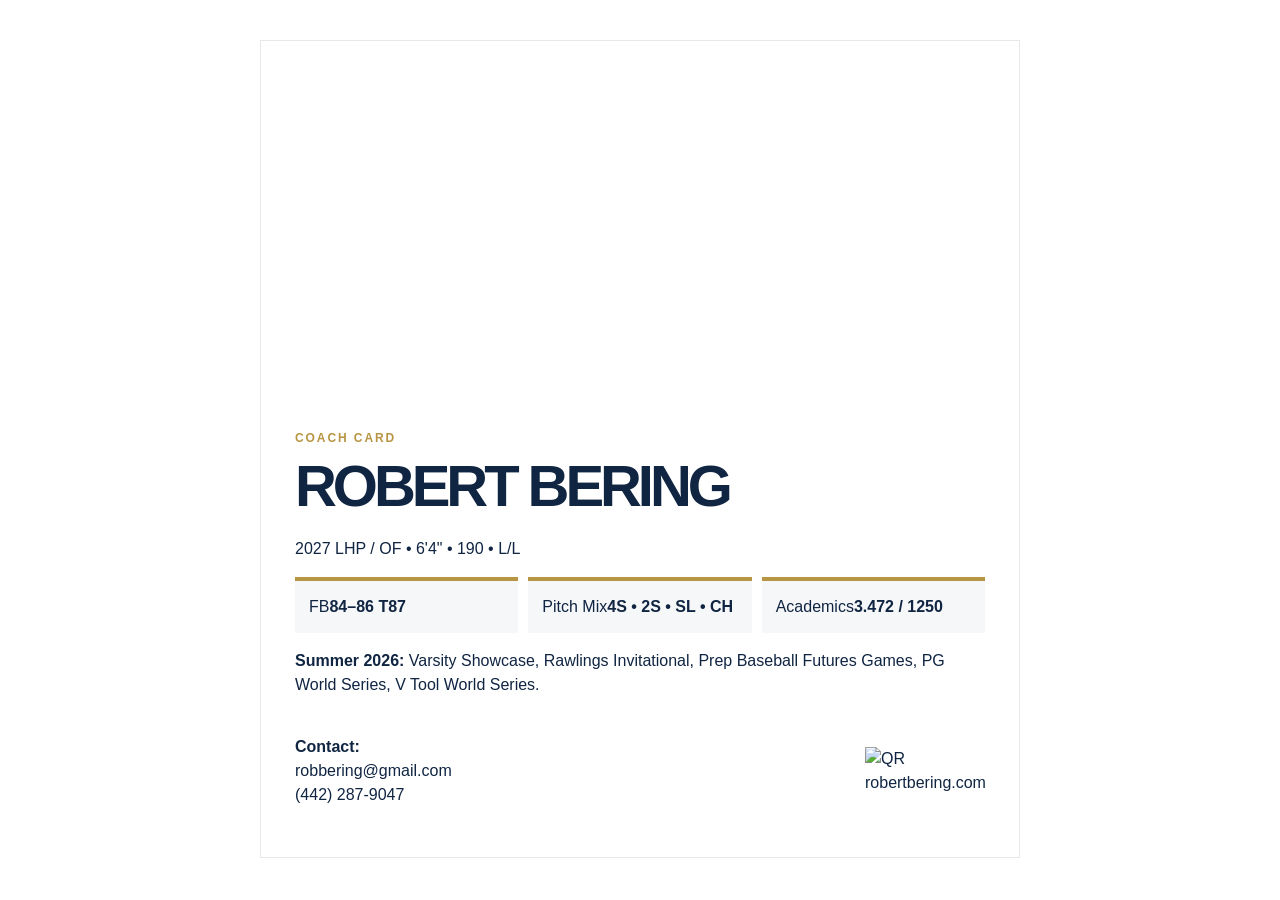
==== coach-card.html @ d0055ef4 "Add files via upload" ====
<!doctype html>
<html lang="en"><head><meta charset="utf-8"><meta name="viewport" content="width=device-width, initial-scale=1"><title>Robert Bering Coach Card</title><link rel="stylesheet" href="styles.css"><style>
.card{max-width:760px;margin:40px auto;padding:34px;border:1px solid #e6e8eb}.card h1{font-size:58px}.card-photo{height:330px;background:url('assets/hero-delivery.jpg') center/cover;border-radius:18px;margin-bottom:24px}.mini{display:grid;grid-template-columns:repeat(3,1fr);gap:10px}.mini div{background:#f6f7f9;padding:14px;border-top:4px solid #b89542}.qrline{display:flex;justify-content:space-between;align-items:center;margin-top:22px}.qrline img{width:120px}@media print{.card{margin:0;border:0}.nav{display:none}}</style></head><body>
<div class="card"><div class="card-photo"></div><p class="eyebrow">Coach Card</p><h1>Robert Bering</h1><p class="subhead">2027 LHP / OF • 6'4" • 190 • L/L</p><div class="mini"><div><span>FB</span><strong>84–86 T87</strong></div><div><span>Pitch Mix</span><strong>4S • 2S • SL • CH</strong></div><div><span>Academics</span><strong>3.472 / 1250</strong></div></div><p><strong>Summer 2026:</strong> Varsity Showcase, Rawlings Invitational, Prep Baseball Futures Games, PG World Series, V Tool World Series.</p><div class="qrline"><p><strong>Contact:</strong><br>robbering@gmail.com<br>(442) 287-9047</p><img src="assets/qr-robertbering.svg" alt="QR robertbering.com"></div></div></body></html>
---- styles.css ----
:root{
  --navy:#102542;
  --navy-2:#071729;
  --gold:#b89542;
  --purple:#2a174f;
  --light:#f6f7f9;
  --line:#e6e8eb;
  --gray:#59616d;
  --white:#fff;
}
*{box-sizing:border-box}
html{scroll-behavior:smooth}
body{margin:0;font-family:Arial, Helvetica, sans-serif;color:var(--navy);background:#fff;line-height:1.5}
.skip{position:absolute;left:-999px}
.skip:focus{left:16px;top:16px;background:#fff;padding:10px;z-index:1000}
.nav{position:sticky;top:0;z-index:50;background:rgba(255,255,255,.94);backdrop-filter:blur(10px);display:flex;align-items:center;justify-content:space-between;padding:16px 5vw;border-bottom:1px solid var(--line)}
.mark{display:flex;align-items:center;gap:10px;color:var(--navy);text-decoration:none;font-weight:900;text-transform:uppercase;letter-spacing:.04em;font-size:14px}
.mark img{width:34px;height:34px}
.nav nav{display:flex;gap:24px}
.nav nav a,.nav-cta{font-size:12px;text-transform:uppercase;letter-spacing:.12em;text-decoration:none;color:var(--navy);font-weight:800}
.nav-cta{border:1px solid var(--navy);border-radius:99px;padding:9px 13px}
.hero{min-height:88vh;display:grid;grid-template-columns:minmax(0,1.15fr) minmax(360px,.85fr);background:var(--navy-2);color:#fff}
.hero-photo{background-size:cover;background-position:center;min-height:620px;filter:saturate(.95)}
.hero-panel{display:flex;flex-direction:column;justify-content:center;padding:6vw}
.eyebrow{text-transform:uppercase;letter-spacing:.16em;color:var(--gold);font-size:12px;font-weight:900;margin:0 0 14px}
h1{font-size:clamp(56px,7vw,104px);line-height:.86;letter-spacing:-.07em;text-transform:uppercase;margin:0 0 26px}
h2{font-size:clamp(34px,4vw,58px);line-height:.95;letter-spacing:-.045em;text-transform:uppercase;margin:0 0 24px}
h3{font-size:22px;margin:0 0 14px}
.hero-meta{font-size:22px;color:rgba(255,255,255,.82);margin:0 0 22px}
.brandline{font-size:26px;font-weight:900;color:#fff;margin:0 0 34px}
.actions{display:flex;gap:14px;flex-wrap:wrap}
.btn{display:inline-block;border-radius:999px;padding:14px 21px;text-decoration:none;font-size:12px;font-weight:900;text-transform:uppercase;letter-spacing:.1em}
.btn.primary{background:var(--gold);color:#071729}
.btn.secondary{border:1px solid rgba(255,255,255,.65);color:#fff}
.section{padding:82px 6vw;border-bottom:1px solid var(--line)}
.section-head{display:flex;justify-content:space-between;align-items:end;gap:30px}
.glance{display:grid;grid-template-columns:repeat(5,1fr);gap:14px}
.glance div{background:var(--light);border-top:4px solid var(--gold);padding:20px;min-height:102px}
.glance span{display:block;text-transform:uppercase;color:var(--gray);letter-spacing:.1em;font-size:11px;font-weight:900}
.glance strong{display:block;margin-top:9px;font-size:20px;line-height:1.1}
.statement{display:grid;grid-template-columns:1.1fr .9fr;gap:56px;align-items:start}
.statement p:last-child{font-size:20px;color:#2d333b;margin:34px 0 0}
.quote-section{background:var(--navy);color:#fff;text-align:center;padding-top:90px;padding-bottom:90px}
blockquote{max-width:980px;margin:0 auto;font-size:clamp(26px,3vw,43px);line-height:1.14;font-weight:800;letter-spacing:-.035em}
cite{display:block;margin-top:28px;color:var(--gold);font-style:normal;text-transform:uppercase;letter-spacing:.12em;font-size:12px;font-weight:900}
.split{display:grid;grid-template-columns:1.2fr .8fr;gap:52px}
.lead{font-size:19px;color:#2d333b;max-width:860px}
.pitch-table{border:1px solid var(--line);margin-top:28px}
.pitch-row{display:grid;grid-template-columns:1.05fr .85fr 2.6fr;border-bottom:1px solid var(--line)}
.pitch-row:last-child{border-bottom:0}
.pitch-row span{padding:16px 18px}
.pitch-row.head{background:var(--navy);color:#fff;font-weight:900;text-transform:uppercase;letter-spacing:.1em;font-size:12px}
.dark-card{background:var(--navy);color:#fff;padding:36px}
.dark-card .eyebrow{color:var(--gold)}
.stat-grid{display:grid;grid-template-columns:repeat(2,1fr);gap:22px}
.stat-grid strong{display:block;font-size:42px;color:var(--gold);line-height:1}
.stat-grid span{display:block;text-transform:uppercase;letter-spacing:.12em;font-size:11px;color:rgba(255,255,255,.76);margin-top:6px}
.signature{margin-top:32px;border-top:1px solid rgba(255,255,255,.22);padding-top:25px}
.signature span{display:block;color:rgba(255,255,255,.72);text-transform:uppercase;letter-spacing:.12em;font-size:11px;font-weight:900}
.signature strong{display:block;font-size:23px;line-height:1.15;margin-top:8px}
.media-block{display:grid;grid-template-columns:.8fr 1.2fr;gap:50px;background:var(--light)}
.media-copy p:not(.eyebrow){font-size:19px}
.video-frame{aspect-ratio:16/9;background:#000;border-radius:20px;overflow:hidden;box-shadow:0 26px 60px rgba(0,0,0,.18)}
.video-frame iframe{width:100%;height:100%;border:0}
.timeline{display:grid;grid-template-columns:repeat(4,1fr);gap:16px;margin-top:34px}
.timeline div{background:var(--light);border-top:4px solid var(--gold);padding:22px}
.timeline span{display:block;text-transform:uppercase;color:var(--gray);font-size:11px;letter-spacing:.12em;font-weight:900;margin-bottom:8px}
.timeline strong{font-size:19px;line-height:1.18}
.gallery{background:#fff}
.gallery-head{max-width:780px}
.photo-grid{display:grid;grid-template-columns:1.2fr 1fr 1fr 1.2fr;gap:14px;margin-top:28px}
.photo-grid img{width:100%;height:340px;object-fit:cover;filter:saturate(.96)}
.schedule-list{margin-top:26px;border-top:1px solid var(--line)}
.schedule-list div{display:grid;grid-template-columns:170px 1fr 1fr;gap:20px;align-items:center;padding:20px 0;border-bottom:1px solid var(--line)}
.schedule-list span{font-weight:900;color:var(--gold)}
.schedule-list strong{font-size:20px}
.schedule-list em{font-style:normal;color:var(--gray)}
.meet{display:grid;grid-template-columns:.8fr 1.2fr;gap:58px;background:var(--light)}
.meet-copy p{font-size:20px;color:#2d333b;margin-top:0}
.contact-grid{display:grid;grid-template-columns:repeat(3,1fr);gap:18px}
.contact-grid div{background:var(--light);padding:26px;border-top:4px solid var(--gold)}
.contact a{color:var(--navy)}
footer{background:var(--navy-2);color:#fff;padding:34px 6vw;display:flex;align-items:center;gap:16px}
footer img{width:42px;height:42px}
footer strong{display:block;text-transform:uppercase;letter-spacing:.08em}
footer span{display:block;color:var(--gold);font-weight:900}
@media(max-width:980px){
  .nav nav{display:none}
  .hero{grid-template-columns:1fr}.hero-photo{min-height:470px}.hero-panel{padding:38px 24px}
  .section{padding:56px 24px}
  .glance{grid-template-columns:repeat(2,1fr)}
  .statement,.split,.media-block,.meet{grid-template-columns:1fr}
  .pitch-row{grid-template-columns:1fr}
  .timeline,.contact-grid{grid-template-columns:1fr}
  .photo-grid{grid-template-columns:1fr 1fr}.photo-grid img{height:250px}
  .schedule-list div{grid-template-columns:1fr;gap:4px}
}
@media print{
  .nav,.actions,.video-frame,footer{display:none}
  .section{padding:32px;border-bottom:1px solid #ddd}
  body{font-size:12px}
}
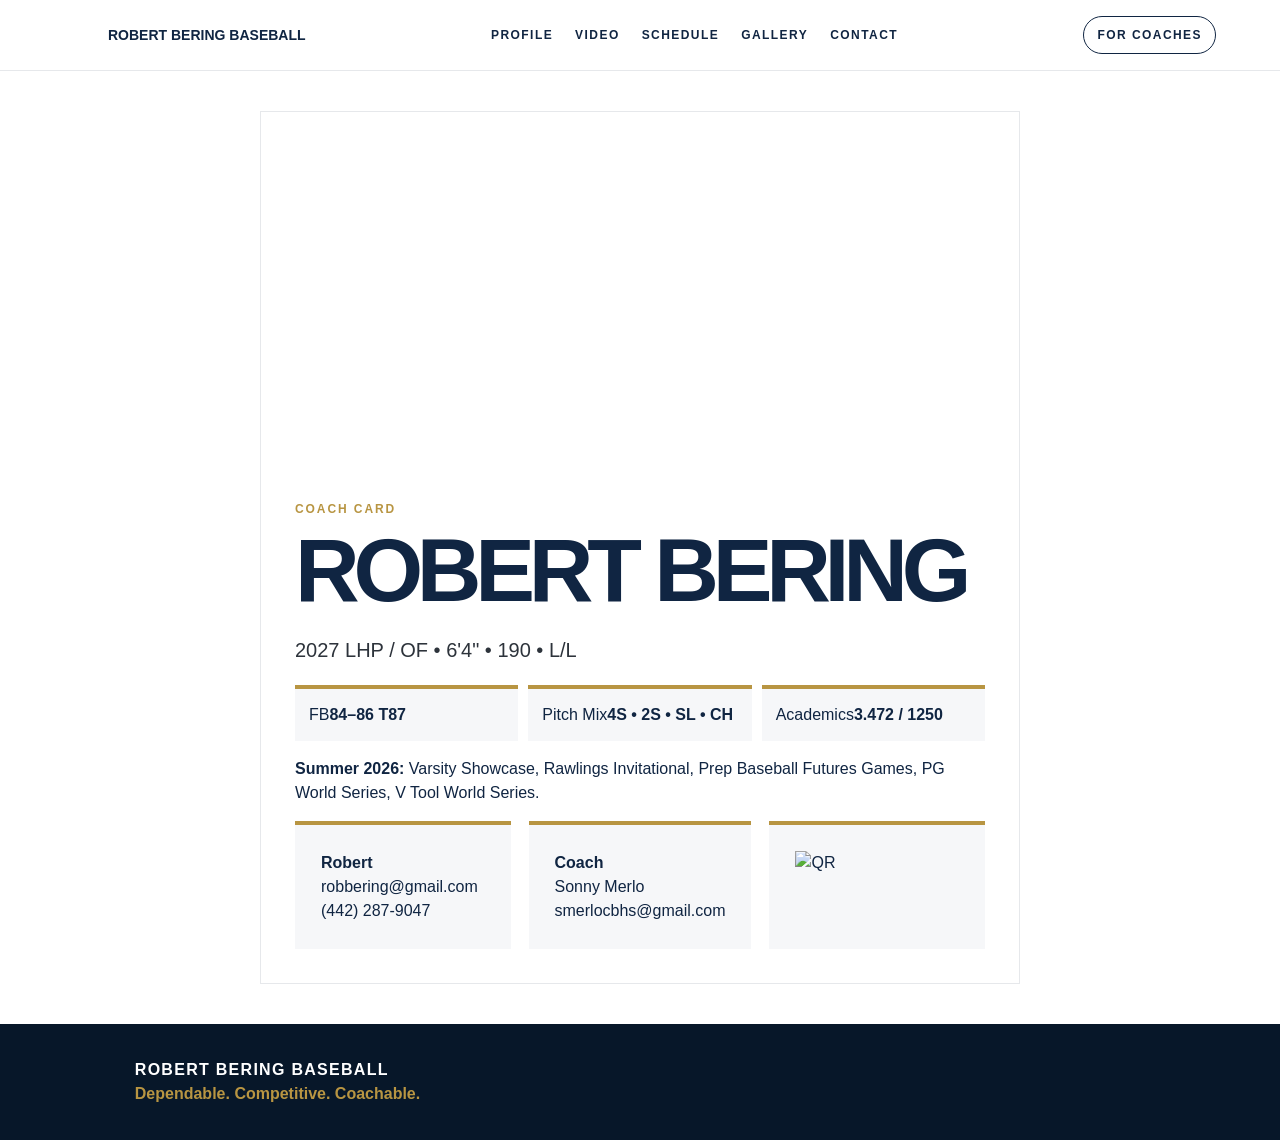
==== commit bc645a4e: "Add files via upload" ====
--- a/coach-card.html
+++ b/coach-card.html
@@ -1,4 +1 @@
-<!doctype html>
-<html lang="en"><head><meta charset="utf-8"><meta name="viewport" content="width=device-width, initial-scale=1"><title>Robert Bering Coach Card</title><link rel="stylesheet" href="styles.css"><style>
-.card{max-width:760px;margin:40px auto;padding:34px;border:1px solid #e6e8eb}.card h1{font-size:58px}.card-photo{height:330px;background:url('assets/hero-delivery.jpg') center/cover;border-radius:18px;margin-bottom:24px}.mini{display:grid;grid-template-columns:repeat(3,1fr);gap:10px}.mini div{background:#f6f7f9;padding:14px;border-top:4px solid #b89542}.qrline{display:flex;justify-content:space-between;align-items:center;margin-top:22px}.qrline img{width:120px}@media print{.card{margin:0;border:0}.nav{display:none}}</style></head><body>
-<div class="card"><div class="card-photo"></div><p class="eyebrow">Coach Card</p><h1>Robert Bering</h1><p class="subhead">2027 LHP / OF • 6'4" • 190 • L/L</p><div class="mini"><div><span>FB</span><strong>84–86 T87</strong></div><div><span>Pitch Mix</span><strong>4S • 2S • SL • CH</strong></div><div><span>Academics</span><strong>3.472 / 1250</strong></div></div><p><strong>Summer 2026:</strong> Varsity Showcase, Rawlings Invitational, Prep Baseball Futures Games, PG World Series, V Tool World Series.</p><div class="qrline"><p><strong>Contact:</strong><br>robbering@gmail.com<br>(442) 287-9047</p><img src="assets/qr-robertbering.svg" alt="QR robertbering.com"></div></div></body></html>+<!doctype html><html lang="en"><head><meta charset="utf-8"><meta name="viewport" content="width=device-width, initial-scale=1"><title>Robert Bering Coach Card</title><link rel="icon" href="assets/rb-mark.svg"><link rel="stylesheet" href="styles.css"></head><body><header class="nav"><a class="mark" href="index.html"><img src="assets/rb-mark.svg" alt=""><span>Robert Bering Baseball</span></a><nav><a href="profile.html">Profile</a><a href="video.html">Video</a><a href="schedule.html">Schedule</a><a href="gallery.html">Gallery</a><a href="contact.html">Contact</a></nav><a class="nav-cta" href="recruiting-profile.html">For Coaches</a></header><main><div class="card"><div class="card-photo" style="background-image:url('assets/hero-delivery.jpg')"></div><p class="eyebrow">Coach Card</p><h1>Robert Bering</h1><p class="lead">2027 LHP / OF • 6'4" • 190 • L/L</p><div class="mini"><div><span>FB</span><strong>84–86 T87</strong></div><div><span>Pitch Mix</span><strong>4S • 2S • SL • CH</strong></div><div><span>Academics</span><strong>3.472 / 1250</strong></div></div><p><strong>Summer 2026:</strong> Varsity Showcase, Rawlings Invitational, Prep Baseball Futures Games, PG World Series, V Tool World Series.</p><div class="contact-grid"><div><strong>Robert</strong><br>robbering@gmail.com<br>(442) 287-9047</div><div><strong>Coach</strong><br>Sonny Merlo<br>smerlocbhs@gmail.com</div><div><img src="assets/qr-robertbering.svg" alt="QR" style="width:110px"></div></div></div></main><footer><img src="assets/rb-mark.svg" alt=""><div><strong>Robert Bering Baseball</strong><span>Dependable. Competitive. Coachable.</span></div></footer></body></html>
--- a/styles.css
+++ b/styles.css
@@ -1,103 +1,2 @@
 
-:root{
-  --navy:#102542;
-  --navy-2:#071729;
-  --gold:#b89542;
-  --purple:#2a174f;
-  --light:#f6f7f9;
-  --line:#e6e8eb;
-  --gray:#59616d;
-  --white:#fff;
-}
-*{box-sizing:border-box}
-html{scroll-behavior:smooth}
-body{margin:0;font-family:Arial, Helvetica, sans-serif;color:var(--navy);background:#fff;line-height:1.5}
-.skip{position:absolute;left:-999px}
-.skip:focus{left:16px;top:16px;background:#fff;padding:10px;z-index:1000}
-.nav{position:sticky;top:0;z-index:50;background:rgba(255,255,255,.94);backdrop-filter:blur(10px);display:flex;align-items:center;justify-content:space-between;padding:16px 5vw;border-bottom:1px solid var(--line)}
-.mark{display:flex;align-items:center;gap:10px;color:var(--navy);text-decoration:none;font-weight:900;text-transform:uppercase;letter-spacing:.04em;font-size:14px}
-.mark img{width:34px;height:34px}
-.nav nav{display:flex;gap:24px}
-.nav nav a,.nav-cta{font-size:12px;text-transform:uppercase;letter-spacing:.12em;text-decoration:none;color:var(--navy);font-weight:800}
-.nav-cta{border:1px solid var(--navy);border-radius:99px;padding:9px 13px}
-.hero{min-height:88vh;display:grid;grid-template-columns:minmax(0,1.15fr) minmax(360px,.85fr);background:var(--navy-2);color:#fff}
-.hero-photo{background-size:cover;background-position:center;min-height:620px;filter:saturate(.95)}
-.hero-panel{display:flex;flex-direction:column;justify-content:center;padding:6vw}
-.eyebrow{text-transform:uppercase;letter-spacing:.16em;color:var(--gold);font-size:12px;font-weight:900;margin:0 0 14px}
-h1{font-size:clamp(56px,7vw,104px);line-height:.86;letter-spacing:-.07em;text-transform:uppercase;margin:0 0 26px}
-h2{font-size:clamp(34px,4vw,58px);line-height:.95;letter-spacing:-.045em;text-transform:uppercase;margin:0 0 24px}
-h3{font-size:22px;margin:0 0 14px}
-.hero-meta{font-size:22px;color:rgba(255,255,255,.82);margin:0 0 22px}
-.brandline{font-size:26px;font-weight:900;color:#fff;margin:0 0 34px}
-.actions{display:flex;gap:14px;flex-wrap:wrap}
-.btn{display:inline-block;border-radius:999px;padding:14px 21px;text-decoration:none;font-size:12px;font-weight:900;text-transform:uppercase;letter-spacing:.1em}
-.btn.primary{background:var(--gold);color:#071729}
-.btn.secondary{border:1px solid rgba(255,255,255,.65);color:#fff}
-.section{padding:82px 6vw;border-bottom:1px solid var(--line)}
-.section-head{display:flex;justify-content:space-between;align-items:end;gap:30px}
-.glance{display:grid;grid-template-columns:repeat(5,1fr);gap:14px}
-.glance div{background:var(--light);border-top:4px solid var(--gold);padding:20px;min-height:102px}
-.glance span{display:block;text-transform:uppercase;color:var(--gray);letter-spacing:.1em;font-size:11px;font-weight:900}
-.glance strong{display:block;margin-top:9px;font-size:20px;line-height:1.1}
-.statement{display:grid;grid-template-columns:1.1fr .9fr;gap:56px;align-items:start}
-.statement p:last-child{font-size:20px;color:#2d333b;margin:34px 0 0}
-.quote-section{background:var(--navy);color:#fff;text-align:center;padding-top:90px;padding-bottom:90px}
-blockquote{max-width:980px;margin:0 auto;font-size:clamp(26px,3vw,43px);line-height:1.14;font-weight:800;letter-spacing:-.035em}
-cite{display:block;margin-top:28px;color:var(--gold);font-style:normal;text-transform:uppercase;letter-spacing:.12em;font-size:12px;font-weight:900}
-.split{display:grid;grid-template-columns:1.2fr .8fr;gap:52px}
-.lead{font-size:19px;color:#2d333b;max-width:860px}
-.pitch-table{border:1px solid var(--line);margin-top:28px}
-.pitch-row{display:grid;grid-template-columns:1.05fr .85fr 2.6fr;border-bottom:1px solid var(--line)}
-.pitch-row:last-child{border-bottom:0}
-.pitch-row span{padding:16px 18px}
-.pitch-row.head{background:var(--navy);color:#fff;font-weight:900;text-transform:uppercase;letter-spacing:.1em;font-size:12px}
-.dark-card{background:var(--navy);color:#fff;padding:36px}
-.dark-card .eyebrow{color:var(--gold)}
-.stat-grid{display:grid;grid-template-columns:repeat(2,1fr);gap:22px}
-.stat-grid strong{display:block;font-size:42px;color:var(--gold);line-height:1}
-.stat-grid span{display:block;text-transform:uppercase;letter-spacing:.12em;font-size:11px;color:rgba(255,255,255,.76);margin-top:6px}
-.signature{margin-top:32px;border-top:1px solid rgba(255,255,255,.22);padding-top:25px}
-.signature span{display:block;color:rgba(255,255,255,.72);text-transform:uppercase;letter-spacing:.12em;font-size:11px;font-weight:900}
-.signature strong{display:block;font-size:23px;line-height:1.15;margin-top:8px}
-.media-block{display:grid;grid-template-columns:.8fr 1.2fr;gap:50px;background:var(--light)}
-.media-copy p:not(.eyebrow){font-size:19px}
-.video-frame{aspect-ratio:16/9;background:#000;border-radius:20px;overflow:hidden;box-shadow:0 26px 60px rgba(0,0,0,.18)}
-.video-frame iframe{width:100%;height:100%;border:0}
-.timeline{display:grid;grid-template-columns:repeat(4,1fr);gap:16px;margin-top:34px}
-.timeline div{background:var(--light);border-top:4px solid var(--gold);padding:22px}
-.timeline span{display:block;text-transform:uppercase;color:var(--gray);font-size:11px;letter-spacing:.12em;font-weight:900;margin-bottom:8px}
-.timeline strong{font-size:19px;line-height:1.18}
-.gallery{background:#fff}
-.gallery-head{max-width:780px}
-.photo-grid{display:grid;grid-template-columns:1.2fr 1fr 1fr 1.2fr;gap:14px;margin-top:28px}
-.photo-grid img{width:100%;height:340px;object-fit:cover;filter:saturate(.96)}
-.schedule-list{margin-top:26px;border-top:1px solid var(--line)}
-.schedule-list div{display:grid;grid-template-columns:170px 1fr 1fr;gap:20px;align-items:center;padding:20px 0;border-bottom:1px solid var(--line)}
-.schedule-list span{font-weight:900;color:var(--gold)}
-.schedule-list strong{font-size:20px}
-.schedule-list em{font-style:normal;color:var(--gray)}
-.meet{display:grid;grid-template-columns:.8fr 1.2fr;gap:58px;background:var(--light)}
-.meet-copy p{font-size:20px;color:#2d333b;margin-top:0}
-.contact-grid{display:grid;grid-template-columns:repeat(3,1fr);gap:18px}
-.contact-grid div{background:var(--light);padding:26px;border-top:4px solid var(--gold)}
-.contact a{color:var(--navy)}
-footer{background:var(--navy-2);color:#fff;padding:34px 6vw;display:flex;align-items:center;gap:16px}
-footer img{width:42px;height:42px}
-footer strong{display:block;text-transform:uppercase;letter-spacing:.08em}
-footer span{display:block;color:var(--gold);font-weight:900}
-@media(max-width:980px){
-  .nav nav{display:none}
-  .hero{grid-template-columns:1fr}.hero-photo{min-height:470px}.hero-panel{padding:38px 24px}
-  .section{padding:56px 24px}
-  .glance{grid-template-columns:repeat(2,1fr)}
-  .statement,.split,.media-block,.meet{grid-template-columns:1fr}
-  .pitch-row{grid-template-columns:1fr}
-  .timeline,.contact-grid{grid-template-columns:1fr}
-  .photo-grid{grid-template-columns:1fr 1fr}.photo-grid img{height:250px}
-  .schedule-list div{grid-template-columns:1fr;gap:4px}
-}
-@media print{
-  .nav,.actions,.video-frame,footer{display:none}
-  .section{padding:32px;border-bottom:1px solid #ddd}
-  body{font-size:12px}
-}
+:root{--navy:#102542;--dark:#071729;--gold:#b89542;--light:#f6f7f9;--line:#e6e8eb;--gray:#59616d}*{box-sizing:border-box}body{margin:0;font-family:Arial,Helvetica,sans-serif;color:var(--navy);line-height:1.5}.nav{position:sticky;top:0;z-index:20;background:rgba(255,255,255,.95);display:flex;align-items:center;justify-content:space-between;padding:16px 5vw;border-bottom:1px solid var(--line)}.mark{display:flex;align-items:center;gap:10px;text-decoration:none;color:var(--navy);font-weight:900;text-transform:uppercase;font-size:14px}.mark img{width:34px}.nav nav{display:flex;gap:22px}.nav nav a,.nav-cta{font-size:12px;text-transform:uppercase;letter-spacing:.12em;text-decoration:none;color:var(--navy);font-weight:800}.nav-cta{border:1px solid var(--navy);border-radius:99px;padding:9px 13px}.hero{min-height:86vh;display:grid;grid-template-columns:1.15fr .85fr;background:var(--dark);color:white}.hero-photo{background-size:cover;background-position:center;min-height:620px}.hero-panel{display:flex;flex-direction:column;justify-content:center;padding:6vw}.eyebrow{text-transform:uppercase;letter-spacing:.16em;color:var(--gold);font-size:12px;font-weight:900;margin:0 0 14px}h1{font-size:clamp(56px,7vw,104px);line-height:.86;letter-spacing:-.07em;text-transform:uppercase;margin:0 0 26px}h2{font-size:clamp(34px,4vw,58px);line-height:.95;letter-spacing:-.045em;text-transform:uppercase;margin:0 0 24px}h3{font-size:22px;margin:0 0 14px}.hero-meta{font-size:22px;color:rgba(255,255,255,.82);margin:0 0 22px}.brandline{font-size:26px;font-weight:900}.btn{display:inline-block;border-radius:999px;padding:14px 21px;text-decoration:none;font-size:12px;font-weight:900;text-transform:uppercase;letter-spacing:.1em}.primary{background:var(--gold);color:#071729}.secondary{border:1px solid rgba(255,255,255,.65);color:white}.btn-row{display:flex;gap:14px;flex-wrap:wrap}.section{padding:78px 6vw;border-bottom:1px solid var(--line)}.intro,.split,.meet{display:grid;grid-template-columns:1fr 1fr;gap:52px}.lead,.intro p,.meet p{font-size:20px;color:#2d333b}.quote{background:var(--navy);color:white;text-align:center}.quote blockquote{max-width:980px;margin:0 auto;font-size:clamp(25px,3vw,42px);line-height:1.14;font-weight:800}.quote cite{display:block;margin-top:28px;color:var(--gold);font-style:normal;text-transform:uppercase;letter-spacing:.12em;font-size:12px;font-weight:900}.glance{display:grid;grid-template-columns:repeat(5,1fr);gap:14px}.glance div{background:var(--light);border-top:4px solid var(--gold);padding:20px;min-height:100px}.glance span{display:block;text-transform:uppercase;color:var(--gray);letter-spacing:.1em;font-size:11px;font-weight:900}.glance strong{display:block;margin-top:9px;font-size:20px}.pitch-table{border:1px solid var(--line);margin-top:26px}.pitch-row{display:grid;grid-template-columns:1.05fr .85fr 2.6fr;border-bottom:1px solid var(--line)}.pitch-row span{padding:16px 18px}.pitch-row.head{background:var(--navy);color:white;font-weight:900;text-transform:uppercase;font-size:12px}.dark-card{background:var(--navy);color:white;padding:34px}.stat-grid{display:grid;grid-template-columns:repeat(2,1fr);gap:22px}.stat-grid strong{display:block;font-size:42px;color:var(--gold)}.stat-grid span{display:block;text-transform:uppercase;letter-spacing:.12em;font-size:11px;color:rgba(255,255,255,.76)}.signature{margin-top:30px;border-top:1px solid rgba(255,255,255,.22);padding-top:22px}.signature strong{display:block;font-size:22px}.timeline{display:grid;grid-template-columns:repeat(4,1fr);gap:16px;margin-top:28px}.timeline div{background:var(--light);border-top:4px solid var(--gold);padding:22px}.timeline span{display:block;text-transform:uppercase;color:var(--gray);font-size:11px;letter-spacing:.12em;font-weight:900}.timeline strong{font-size:19px}.video-grid{display:grid;grid-template-columns:.8fr 1.2fr;gap:50px;background:var(--light)}.video-frame{aspect-ratio:16/9;background:#000;border-radius:20px;overflow:hidden}.video-frame iframe{width:100%;height:100%;border:0}.gallery-grid{display:grid;grid-template-columns:repeat(4,1fr);gap:14px}.gallery-grid img{width:100%;height:340px;object-fit:cover}.schedule-list{border-top:1px solid var(--line)}.schedule-list div{display:grid;grid-template-columns:170px 1fr 1fr;gap:20px;align-items:center;padding:20px 0;border-bottom:1px solid var(--line)}.schedule-list span{font-weight:900;color:var(--gold)}.schedule-list strong{font-size:20px}.schedule-list em{font-style:normal;color:var(--gray)}.contact-grid{display:grid;grid-template-columns:repeat(3,1fr);gap:18px}.contact-grid div{background:var(--light);padding:26px;border-top:4px solid var(--gold)}.profile-wrap{max-width:1120px;margin:0 auto;padding:42px}.profile-top{display:grid;grid-template-columns:1fr 300px;gap:28px}.qr{border:1px solid var(--line);padding:18px;text-align:center}.qr img{width:155px}.coach-quote{background:var(--navy);color:white;padding:30px;margin:28px 0}.coach-quote p{font-size:25px;line-height:1.2;font-weight:800}.card{max-width:760px;margin:40px auto;padding:34px;border:1px solid var(--line)}.card-photo{height:330px;background-size:cover;background-position:center;border-radius:18px;margin-bottom:24px}.mini{display:grid;grid-template-columns:repeat(3,1fr);gap:10px}.mini div{background:var(--light);padding:14px;border-top:4px solid var(--gold)}footer{background:var(--dark);color:white;padding:34px 6vw;display:flex;align-items:center;gap:16px}footer img{width:42px}footer strong{display:block;text-transform:uppercase;letter-spacing:.08em}footer span{display:block;color:var(--gold);font-weight:900}@media(max-width:980px){.nav nav{display:none}.hero,.intro,.split,.meet,.video-grid,.profile-top{grid-template-columns:1fr}.hero-photo{min-height:470px}.hero-panel{padding:38px 24px}.section{padding:56px 24px}.glance{grid-template-columns:repeat(2,1fr)}.pitch-row{grid-template-columns:1fr}.timeline,.contact-grid{grid-template-columns:1fr}.gallery-grid{grid-template-columns:1fr 1fr}.gallery-grid img{height:250px}.schedule-list div{grid-template-columns:1fr;gap:4px}}@media print{.nav,.btn-row,.video-frame,footer{display:none}.section,.profile-wrap{padding:20px}.coach-quote p{font-size:18px}.glance{grid-template-columns:repeat(5,1fr)}}
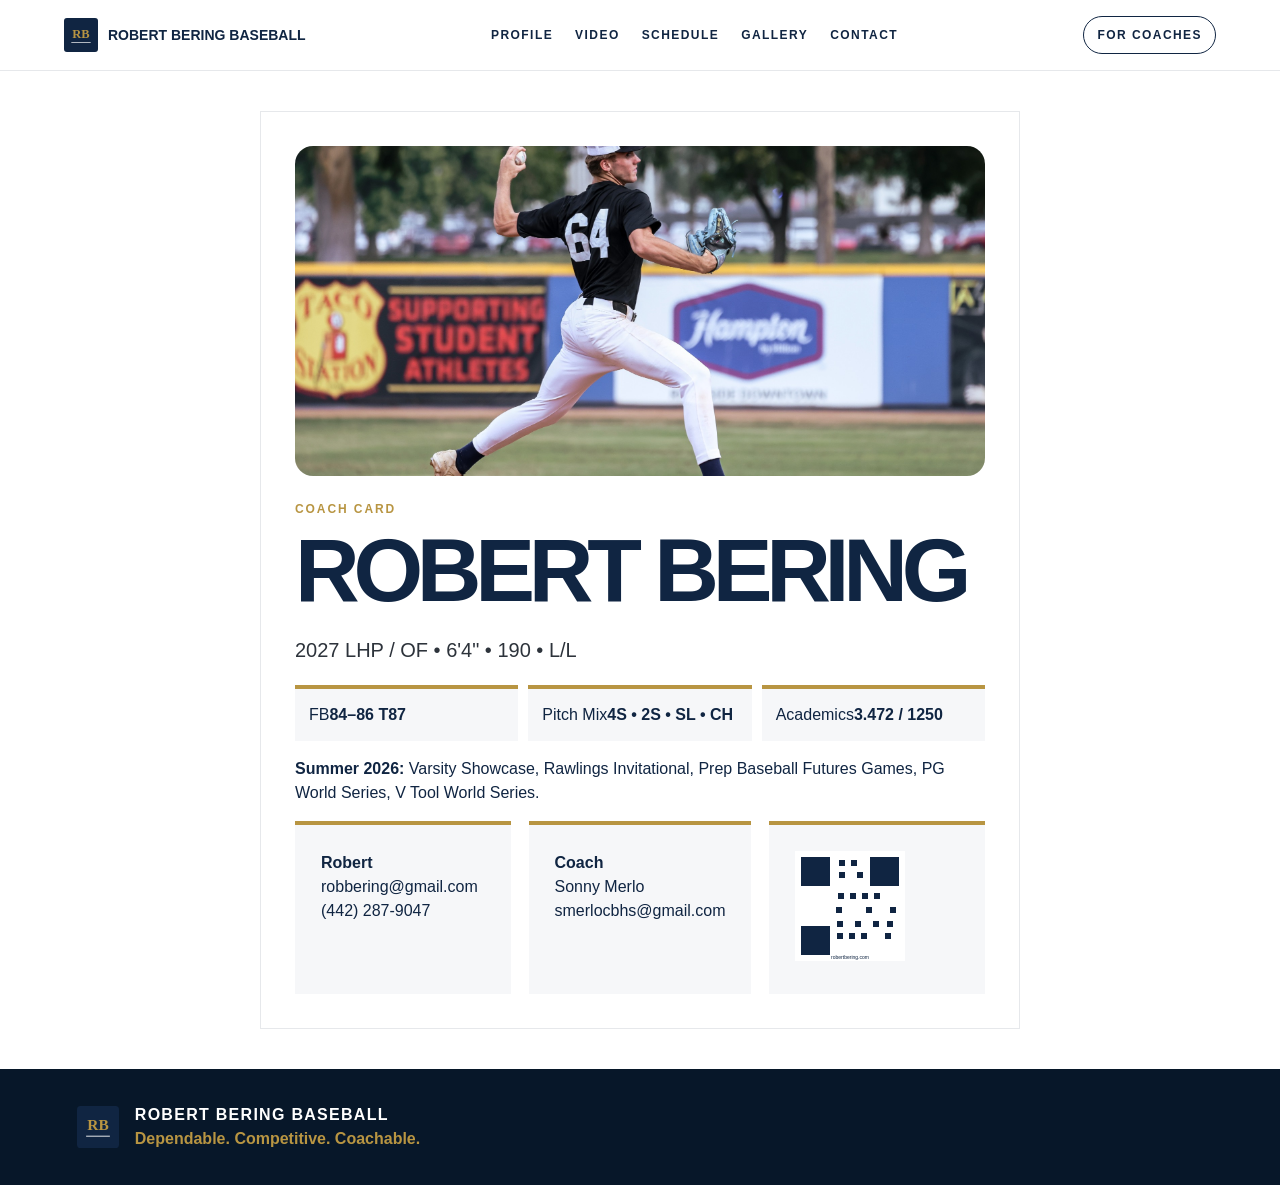
==== commit 6ee5bbe7: "Add files via upload" ====
--- a/coach-card.html
+++ b/coach-card.html
@@ -1 +1 @@
-<!doctype html><html lang="en"><head><meta charset="utf-8"><meta name="viewport" content="width=device-width, initial-scale=1"><title>Robert Bering Coach Card</title><link rel="icon" href="assets/rb-mark.svg"><link rel="stylesheet" href="styles.css"></head><body><header class="nav"><a class="mark" href="index.html"><img src="assets/rb-mark.svg" alt=""><span>Robert Bering Baseball</span></a><nav><a href="profile.html">Profile</a><a href="video.html">Video</a><a href="schedule.html">Schedule</a><a href="gallery.html">Gallery</a><a href="contact.html">Contact</a></nav><a class="nav-cta" href="recruiting-profile.html">For Coaches</a></header><main><div class="card"><div class="card-photo" style="background-image:url('assets/hero-delivery.jpg')"></div><p class="eyebrow">Coach Card</p><h1>Robert Bering</h1><p class="lead">2027 LHP / OF • 6'4" • 190 • L/L</p><div class="mini"><div><span>FB</span><strong>84–86 T87</strong></div><div><span>Pitch Mix</span><strong>4S • 2S • SL • CH</strong></div><div><span>Academics</span><strong>3.472 / 1250</strong></div></div><p><strong>Summer 2026:</strong> Varsity Showcase, Rawlings Invitational, Prep Baseball Futures Games, PG World Series, V Tool World Series.</p><div class="contact-grid"><div><strong>Robert</strong><br>robbering@gmail.com<br>(442) 287-9047</div><div><strong>Coach</strong><br>Sonny Merlo<br>smerlocbhs@gmail.com</div><div><img src="assets/qr-robertbering.svg" alt="QR" style="width:110px"></div></div></div></main><footer><img src="assets/rb-mark.svg" alt=""><div><strong>Robert Bering Baseball</strong><span>Dependable. Competitive. Coachable.</span></div></footer></body></html>+<!doctype html><html lang="en"><head><meta charset="utf-8"><meta name="viewport" content="width=device-width, initial-scale=1"><title>Robert Bering Coach Card</title><link rel="icon" href="rb-mark.svg"><link rel="stylesheet" href="styles.css"></head><body><header class="nav"><a class="mark" href="index.html"><img src="rb-mark.svg" alt=""><span>Robert Bering Baseball</span></a><nav><a href="profile.html">Profile</a><a href="video.html">Video</a><a href="schedule.html">Schedule</a><a href="gallery.html">Gallery</a><a href="contact.html">Contact</a></nav><a class="nav-cta" href="recruiting-profile.html">For Coaches</a></header><main><div class="card"><div class="card-photo" style="background-image:url('hero-delivery.jpg')"></div><p class="eyebrow">Coach Card</p><h1>Robert Bering</h1><p class="lead">2027 LHP / OF • 6'4" • 190 • L/L</p><div class="mini"><div><span>FB</span><strong>84–86 T87</strong></div><div><span>Pitch Mix</span><strong>4S • 2S • SL • CH</strong></div><div><span>Academics</span><strong>3.472 / 1250</strong></div></div><p><strong>Summer 2026:</strong> Varsity Showcase, Rawlings Invitational, Prep Baseball Futures Games, PG World Series, V Tool World Series.</p><div class="contact-grid"><div><strong>Robert</strong><br>robbering@gmail.com<br>(442) 287-9047</div><div><strong>Coach</strong><br>Sonny Merlo<br>smerlocbhs@gmail.com</div><div><img src="qr-robertbering.svg" alt="QR" style="width:110px"></div></div></div></main><footer><img src="rb-mark.svg" alt=""><div><strong>Robert Bering Baseball</strong><span>Dependable. Competitive. Coachable.</span></div></footer></body></html>
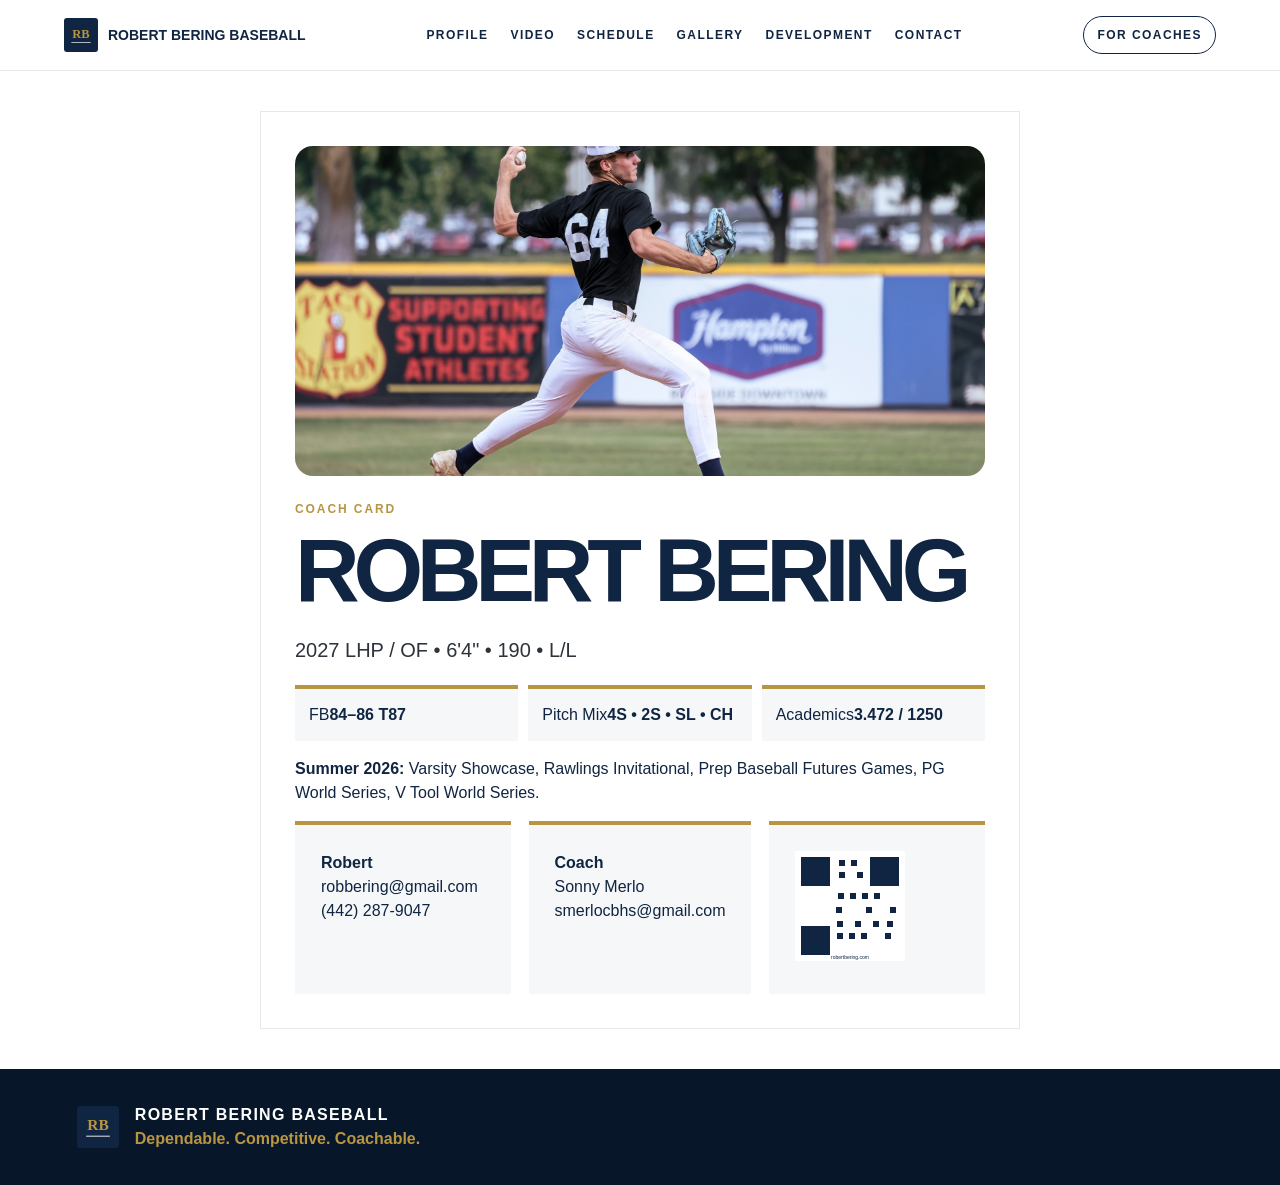
==== commit 92f10739: "Add files via upload" ====
--- a/coach-card.html
+++ b/coach-card.html
@@ -1 +1 @@
-<!doctype html><html lang="en"><head><meta charset="utf-8"><meta name="viewport" content="width=device-width, initial-scale=1"><title>Robert Bering Coach Card</title><link rel="icon" href="rb-mark.svg"><link rel="stylesheet" href="styles.css"></head><body><header class="nav"><a class="mark" href="index.html"><img src="rb-mark.svg" alt=""><span>Robert Bering Baseball</span></a><nav><a href="profile.html">Profile</a><a href="video.html">Video</a><a href="schedule.html">Schedule</a><a href="gallery.html">Gallery</a><a href="contact.html">Contact</a></nav><a class="nav-cta" href="recruiting-profile.html">For Coaches</a></header><main><div class="card"><div class="card-photo" style="background-image:url('hero-delivery.jpg')"></div><p class="eyebrow">Coach Card</p><h1>Robert Bering</h1><p class="lead">2027 LHP / OF • 6'4" • 190 • L/L</p><div class="mini"><div><span>FB</span><strong>84–86 T87</strong></div><div><span>Pitch Mix</span><strong>4S • 2S • SL • CH</strong></div><div><span>Academics</span><strong>3.472 / 1250</strong></div></div><p><strong>Summer 2026:</strong> Varsity Showcase, Rawlings Invitational, Prep Baseball Futures Games, PG World Series, V Tool World Series.</p><div class="contact-grid"><div><strong>Robert</strong><br>robbering@gmail.com<br>(442) 287-9047</div><div><strong>Coach</strong><br>Sonny Merlo<br>smerlocbhs@gmail.com</div><div><img src="qr-robertbering.svg" alt="QR" style="width:110px"></div></div></div></main><footer><img src="rb-mark.svg" alt=""><div><strong>Robert Bering Baseball</strong><span>Dependable. Competitive. Coachable.</span></div></footer></body></html>+<!doctype html><html lang="en"><head><meta charset="utf-8"><meta name="viewport" content="width=device-width, initial-scale=1"><title>Robert Bering Coach Card</title><link rel="icon" href="rb-mark.svg"><link rel="stylesheet" href="styles.css"></head><body><header class="nav"><a class="mark" href="index.html"><img src="rb-mark.svg" alt=""><span>Robert Bering Baseball</span></a><nav><a href="profile.html">Profile</a><a href="video.html">Video</a><a href="schedule.html">Schedule</a><a href="gallery.html">Gallery</a><a href="development.html">Development</a><a href="contact.html">Contact</a></nav><a class="nav-cta" href="recruiting-profile.html">For Coaches</a></header><main><div class="card"><div class="card-photo" style="background-image:url('hero-delivery.jpg')"></div><p class="eyebrow">Coach Card</p><h1>Robert Bering</h1><p class="lead">2027 LHP / OF • 6'4" • 190 • L/L</p><div class="mini"><div><span>FB</span><strong>84–86 T87</strong></div><div><span>Pitch Mix</span><strong>4S • 2S • SL • CH</strong></div><div><span>Academics</span><strong>3.472 / 1250</strong></div></div><p><strong>Summer 2026:</strong> Varsity Showcase, Rawlings Invitational, Prep Baseball Futures Games, PG World Series, V Tool World Series.</p><div class="contact-grid"><div><strong>Robert</strong><br>robbering@gmail.com<br>(442) 287-9047</div><div><strong>Coach</strong><br>Sonny Merlo<br>smerlocbhs@gmail.com</div><div><img src="qr-robertbering.svg" alt="QR" style="width:110px"></div></div></div></main><footer><img src="rb-mark.svg" alt=""><div><strong>Robert Bering Baseball</strong><span>Dependable. Competitive. Coachable.</span></div></footer></body></html>
--- a/styles.css
+++ b/styles.css
@@ -1,2 +1,26 @@
 
 :root{--navy:#102542;--dark:#071729;--gold:#b89542;--light:#f6f7f9;--line:#e6e8eb;--gray:#59616d}*{box-sizing:border-box}body{margin:0;font-family:Arial,Helvetica,sans-serif;color:var(--navy);line-height:1.5}.nav{position:sticky;top:0;z-index:20;background:rgba(255,255,255,.95);display:flex;align-items:center;justify-content:space-between;padding:16px 5vw;border-bottom:1px solid var(--line)}.mark{display:flex;align-items:center;gap:10px;text-decoration:none;color:var(--navy);font-weight:900;text-transform:uppercase;font-size:14px}.mark img{width:34px}.nav nav{display:flex;gap:22px}.nav nav a,.nav-cta{font-size:12px;text-transform:uppercase;letter-spacing:.12em;text-decoration:none;color:var(--navy);font-weight:800}.nav-cta{border:1px solid var(--navy);border-radius:99px;padding:9px 13px}.hero{min-height:86vh;display:grid;grid-template-columns:1.15fr .85fr;background:var(--dark);color:white}.hero-photo{background-size:cover;background-position:center;min-height:620px}.hero-panel{display:flex;flex-direction:column;justify-content:center;padding:6vw}.eyebrow{text-transform:uppercase;letter-spacing:.16em;color:var(--gold);font-size:12px;font-weight:900;margin:0 0 14px}h1{font-size:clamp(56px,7vw,104px);line-height:.86;letter-spacing:-.07em;text-transform:uppercase;margin:0 0 26px}h2{font-size:clamp(34px,4vw,58px);line-height:.95;letter-spacing:-.045em;text-transform:uppercase;margin:0 0 24px}h3{font-size:22px;margin:0 0 14px}.hero-meta{font-size:22px;color:rgba(255,255,255,.82);margin:0 0 22px}.brandline{font-size:26px;font-weight:900}.btn{display:inline-block;border-radius:999px;padding:14px 21px;text-decoration:none;font-size:12px;font-weight:900;text-transform:uppercase;letter-spacing:.1em}.primary{background:var(--gold);color:#071729}.secondary{border:1px solid rgba(255,255,255,.65);color:white}.btn-row{display:flex;gap:14px;flex-wrap:wrap}.section{padding:78px 6vw;border-bottom:1px solid var(--line)}.intro,.split,.meet{display:grid;grid-template-columns:1fr 1fr;gap:52px}.lead,.intro p,.meet p{font-size:20px;color:#2d333b}.quote{background:var(--navy);color:white;text-align:center}.quote blockquote{max-width:980px;margin:0 auto;font-size:clamp(25px,3vw,42px);line-height:1.14;font-weight:800}.quote cite{display:block;margin-top:28px;color:var(--gold);font-style:normal;text-transform:uppercase;letter-spacing:.12em;font-size:12px;font-weight:900}.glance{display:grid;grid-template-columns:repeat(5,1fr);gap:14px}.glance div{background:var(--light);border-top:4px solid var(--gold);padding:20px;min-height:100px}.glance span{display:block;text-transform:uppercase;color:var(--gray);letter-spacing:.1em;font-size:11px;font-weight:900}.glance strong{display:block;margin-top:9px;font-size:20px}.pitch-table{border:1px solid var(--line);margin-top:26px}.pitch-row{display:grid;grid-template-columns:1.05fr .85fr 2.6fr;border-bottom:1px solid var(--line)}.pitch-row span{padding:16px 18px}.pitch-row.head{background:var(--navy);color:white;font-weight:900;text-transform:uppercase;font-size:12px}.dark-card{background:var(--navy);color:white;padding:34px}.stat-grid{display:grid;grid-template-columns:repeat(2,1fr);gap:22px}.stat-grid strong{display:block;font-size:42px;color:var(--gold)}.stat-grid span{display:block;text-transform:uppercase;letter-spacing:.12em;font-size:11px;color:rgba(255,255,255,.76)}.signature{margin-top:30px;border-top:1px solid rgba(255,255,255,.22);padding-top:22px}.signature strong{display:block;font-size:22px}.timeline{display:grid;grid-template-columns:repeat(4,1fr);gap:16px;margin-top:28px}.timeline div{background:var(--light);border-top:4px solid var(--gold);padding:22px}.timeline span{display:block;text-transform:uppercase;color:var(--gray);font-size:11px;letter-spacing:.12em;font-weight:900}.timeline strong{font-size:19px}.video-grid{display:grid;grid-template-columns:.8fr 1.2fr;gap:50px;background:var(--light)}.video-frame{aspect-ratio:16/9;background:#000;border-radius:20px;overflow:hidden}.video-frame iframe{width:100%;height:100%;border:0}.gallery-grid{display:grid;grid-template-columns:repeat(4,1fr);gap:14px}.gallery-grid img{width:100%;height:340px;object-fit:cover}.schedule-list{border-top:1px solid var(--line)}.schedule-list div{display:grid;grid-template-columns:170px 1fr 1fr;gap:20px;align-items:center;padding:20px 0;border-bottom:1px solid var(--line)}.schedule-list span{font-weight:900;color:var(--gold)}.schedule-list strong{font-size:20px}.schedule-list em{font-style:normal;color:var(--gray)}.contact-grid{display:grid;grid-template-columns:repeat(3,1fr);gap:18px}.contact-grid div{background:var(--light);padding:26px;border-top:4px solid var(--gold)}.profile-wrap{max-width:1120px;margin:0 auto;padding:42px}.profile-top{display:grid;grid-template-columns:1fr 300px;gap:28px}.qr{border:1px solid var(--line);padding:18px;text-align:center}.qr img{width:155px}.coach-quote{background:var(--navy);color:white;padding:30px;margin:28px 0}.coach-quote p{font-size:25px;line-height:1.2;font-weight:800}.card{max-width:760px;margin:40px auto;padding:34px;border:1px solid var(--line)}.card-photo{height:330px;background-size:cover;background-position:center;border-radius:18px;margin-bottom:24px}.mini{display:grid;grid-template-columns:repeat(3,1fr);gap:10px}.mini div{background:var(--light);padding:14px;border-top:4px solid var(--gold)}footer{background:var(--dark);color:white;padding:34px 6vw;display:flex;align-items:center;gap:16px}footer img{width:42px}footer strong{display:block;text-transform:uppercase;letter-spacing:.08em}footer span{display:block;color:var(--gold);font-weight:900}@media(max-width:980px){.nav nav{display:none}.hero,.intro,.split,.meet,.video-grid,.profile-top{grid-template-columns:1fr}.hero-photo{min-height:470px}.hero-panel{padding:38px 24px}.section{padding:56px 24px}.glance{grid-template-columns:repeat(2,1fr)}.pitch-row{grid-template-columns:1fr}.timeline,.contact-grid{grid-template-columns:1fr}.gallery-grid{grid-template-columns:1fr 1fr}.gallery-grid img{height:250px}.schedule-list div{grid-template-columns:1fr;gap:4px}}@media print{.nav,.btn-row,.video-frame,footer{display:none}.section,.profile-wrap{padding:20px}.coach-quote p{font-size:18px}.glance{grid-template-columns:repeat(5,1fr)}}
+
+
+/* v8 polish */
+.nav-toggle{display:none}
+.home-preview{display:grid;grid-template-columns:1fr 1fr;gap:24px;margin-top:28px}
+.preview-card{background:var(--light);border-top:4px solid var(--gold);padding:24px}
+.preview-card h3{margin-bottom:10px}
+.hero-photo{background-position:center center}
+.pitch-row span + span{border-left:1px solid var(--line)}
+@media(max-width:980px){
+  .nav{align-items:flex-start;gap:12px;flex-wrap:wrap}
+  .nav nav{display:flex;width:100%;overflow-x:auto;gap:14px;padding-top:8px}
+  .nav nav a{white-space:nowrap}
+  .nav-cta{margin-left:auto}
+  .hero-photo{background-position:center top}
+  .home-preview{grid-template-columns:1fr}
+  .pitch-row span + span{border-left:0;border-top:1px solid var(--line)}
+}
+@media(max-width:520px){
+  .glance{grid-template-columns:1fr}
+  .gallery-grid{grid-template-columns:1fr}
+  h1{font-size:52px}
+  .hero-meta,.brandline{font-size:20px}
+}
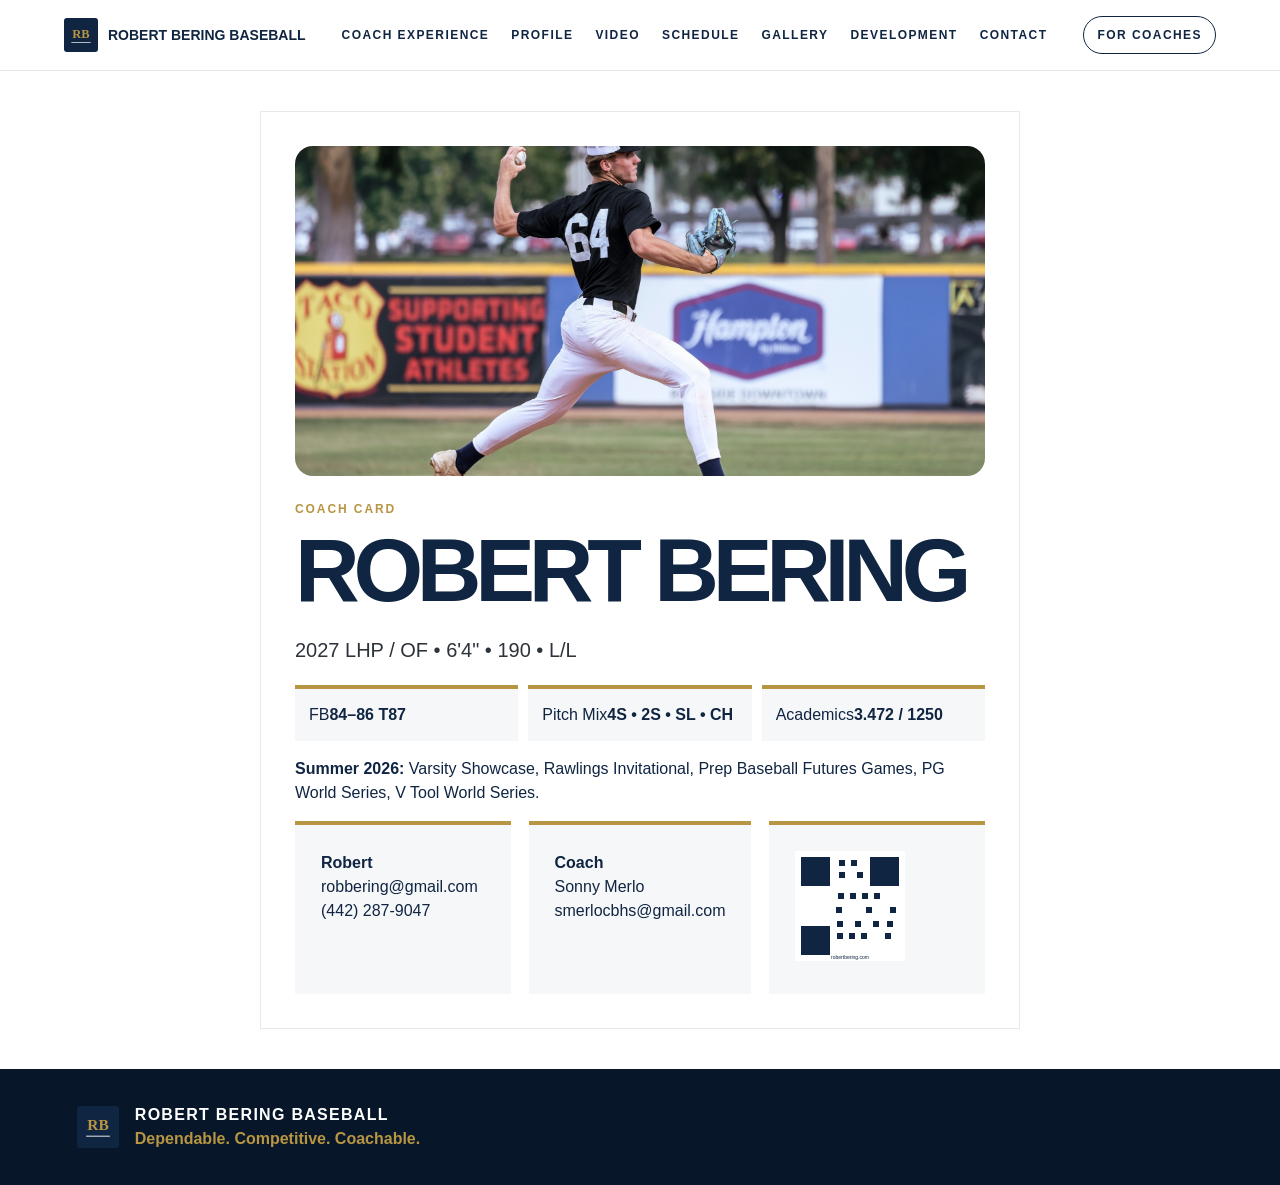
==== commit 00e65ef6: "Platform 1.1" ====
--- a/coach-card.html
+++ b/coach-card.html
@@ -1 +1 @@
-<!doctype html><html lang="en"><head><meta charset="utf-8"><meta name="viewport" content="width=device-width, initial-scale=1"><title>Robert Bering Coach Card</title><link rel="icon" href="rb-mark.svg"><link rel="stylesheet" href="styles.css"></head><body><header class="nav"><a class="mark" href="index.html"><img src="rb-mark.svg" alt=""><span>Robert Bering Baseball</span></a><nav><a href="profile.html">Profile</a><a href="video.html">Video</a><a href="schedule.html">Schedule</a><a href="gallery.html">Gallery</a><a href="development.html">Development</a><a href="contact.html">Contact</a></nav><a class="nav-cta" href="recruiting-profile.html">For Coaches</a></header><main><div class="card"><div class="card-photo" style="background-image:url('hero-delivery.jpg')"></div><p class="eyebrow">Coach Card</p><h1>Robert Bering</h1><p class="lead">2027 LHP / OF • 6'4" • 190 • L/L</p><div class="mini"><div><span>FB</span><strong>84–86 T87</strong></div><div><span>Pitch Mix</span><strong>4S • 2S • SL • CH</strong></div><div><span>Academics</span><strong>3.472 / 1250</strong></div></div><p><strong>Summer 2026:</strong> Varsity Showcase, Rawlings Invitational, Prep Baseball Futures Games, PG World Series, V Tool World Series.</p><div class="contact-grid"><div><strong>Robert</strong><br>robbering@gmail.com<br>(442) 287-9047</div><div><strong>Coach</strong><br>Sonny Merlo<br>smerlocbhs@gmail.com</div><div><img src="qr-robertbering.svg" alt="QR" style="width:110px"></div></div></div></main><footer><img src="rb-mark.svg" alt=""><div><strong>Robert Bering Baseball</strong><span>Dependable. Competitive. Coachable.</span></div></footer></body></html>+<!doctype html><html lang="en"><head><meta charset="utf-8"><meta name="viewport" content="width=device-width, initial-scale=1"><title>Robert Bering Coach Card</title><link rel="icon" href="rb-mark.svg"><link rel="stylesheet" href="styles.css"></head><body><header class="nav"><a class="mark" href="index.html"><img src="rb-mark.svg" alt=""><span>Robert Bering Baseball</span></a><nav><a href="coach-experience.html">Coach Experience</a><a href="profile.html">Profile</a><a href="video.html">Video</a><a href="schedule.html">Schedule</a><a href="gallery.html">Gallery</a><a href="development.html">Development</a><a href="contact.html">Contact</a></nav><a class="nav-cta" href="recruiting-profile.html">For Coaches</a></header><main><div class="card"><div class="card-photo" style="background-image:url('hero-delivery.jpg')"></div><p class="eyebrow">Coach Card</p><h1>Robert Bering</h1><p class="lead">2027 LHP / OF • 6'4" • 190 • L/L</p><div class="mini"><div><span>FB</span><strong>84–86 T87</strong></div><div><span>Pitch Mix</span><strong>4S • 2S • SL • CH</strong></div><div><span>Academics</span><strong>3.472 / 1250</strong></div></div><p><strong>Summer 2026:</strong> Varsity Showcase, Rawlings Invitational, Prep Baseball Futures Games, PG World Series, V Tool World Series.</p><div class="contact-grid"><div><strong>Robert</strong><br>robbering@gmail.com<br>(442) 287-9047</div><div><strong>Coach</strong><br>Sonny Merlo<br>smerlocbhs@gmail.com</div><div><img src="qr-robertbering.svg" alt="QR" style="width:110px"></div></div></div></main><footer><img src="rb-mark.svg" alt=""><div><strong>Robert Bering Baseball</strong><span>Dependable. Competitive. Coachable.</span></div></footer></body></html>
--- a/styles.css
+++ b/styles.css
@@ -24,3 +24,23 @@
   h1{font-size:52px}
   .hero-meta,.brandline{font-size:20px}
 }
+
+/* Platform 1.1 Sprint 1 - Coach Experience */
+.hero-coach-grid{display:grid;grid-template-columns:1fr 1fr;gap:14px;margin:22px 0 28px}
+.hero-coach-grid div{background:rgba(255,255,255,.08);border:1px solid rgba(255,255,255,.18);padding:14px 16px}
+.hero-coach-grid span{display:block;color:rgba(255,255,255,.65);text-transform:uppercase;letter-spacing:.12em;font-size:10px;font-weight:900}
+.hero-coach-grid strong{display:block;color:#fff;font-size:18px;margin-top:4px}
+.coach-dashboard{display:grid;grid-template-columns:1.1fr .9fr;gap:28px;align-items:start}
+.dashboard-panel{background:var(--navy);color:#fff;padding:30px}
+.dashboard-panel h3{color:#fff}
+.dashboard-actions{display:grid;gap:12px;margin-top:18px}
+.dashboard-actions .btn.secondary{color:var(--navy);border-color:var(--navy);background:#fff}
+.coach-cards{display:grid;grid-template-columns:repeat(3,1fr);gap:18px}
+.coach-card{background:var(--light);border-top:4px solid var(--gold);padding:24px}
+.coach-card h3{margin-bottom:8px}
+.compact-schedule{display:grid;gap:12px}
+.compact-schedule div{display:grid;grid-template-columns:130px 1fr;gap:14px;padding:14px 0;border-bottom:1px solid var(--line)}
+.compact-schedule span{font-weight:900;color:var(--gold)}
+@media(max-width:980px){
+  .hero-coach-grid,.coach-dashboard,.coach-cards{grid-template-columns:1fr}
+}
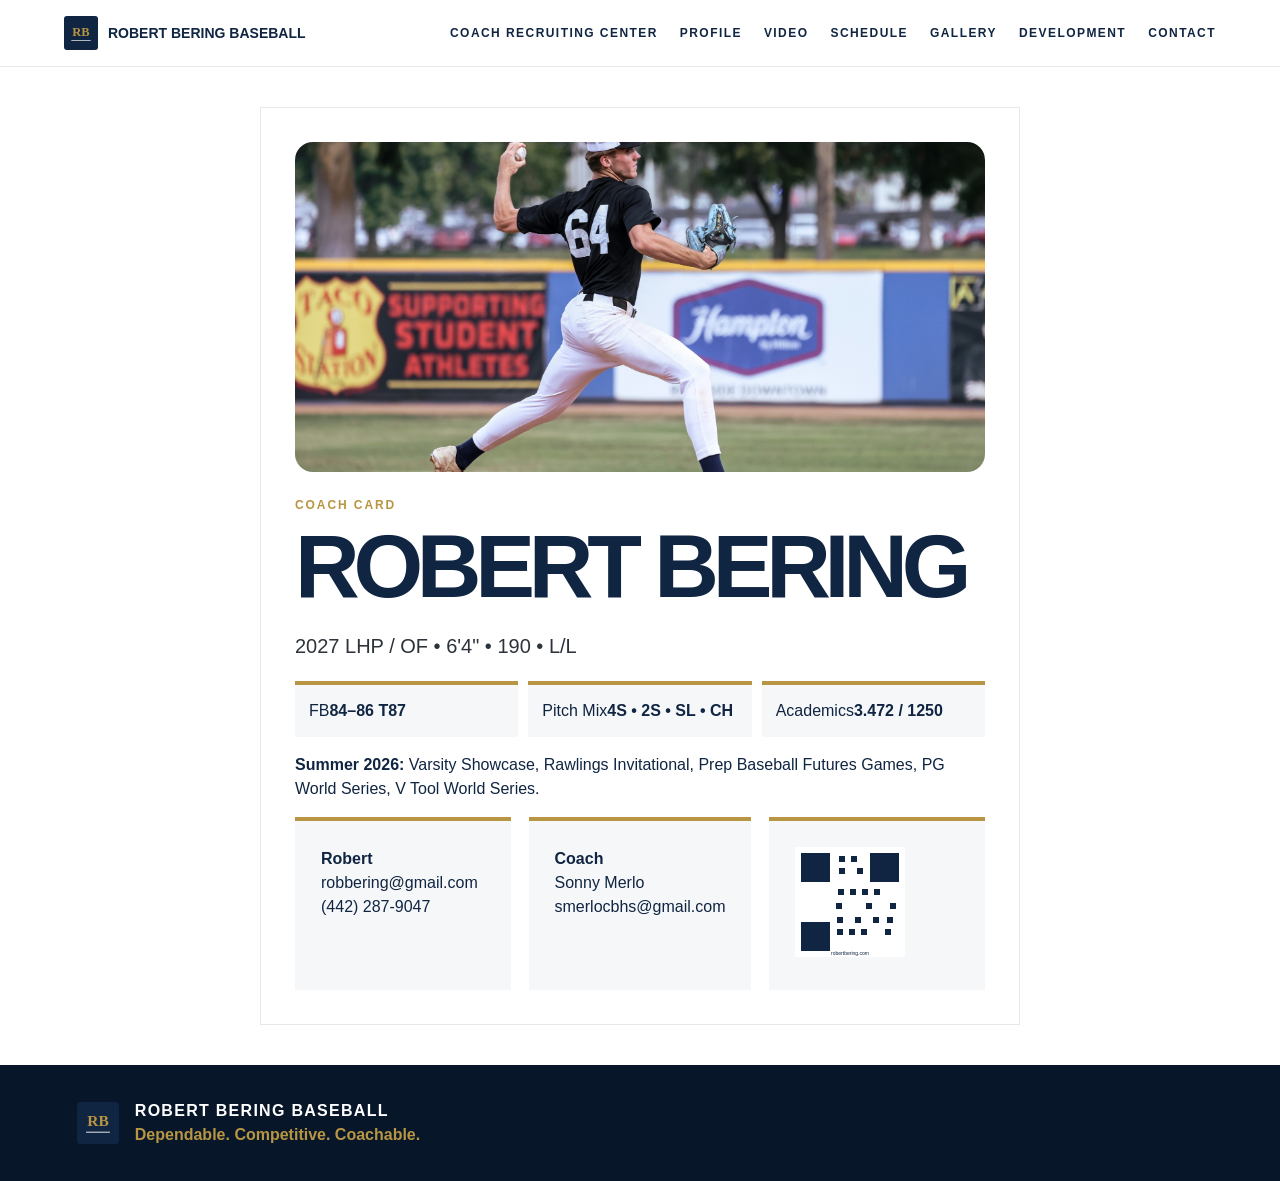
==== commit 8add9f2d: "Platform 1.2" ====
--- a/coach-card.html
+++ b/coach-card.html
@@ -1 +1 @@
-<!doctype html><html lang="en"><head><meta charset="utf-8"><meta name="viewport" content="width=device-width, initial-scale=1"><title>Robert Bering Coach Card</title><link rel="icon" href="rb-mark.svg"><link rel="stylesheet" href="styles.css"></head><body><header class="nav"><a class="mark" href="index.html"><img src="rb-mark.svg" alt=""><span>Robert Bering Baseball</span></a><nav><a href="coach-experience.html">Coach Experience</a><a href="profile.html">Profile</a><a href="video.html">Video</a><a href="schedule.html">Schedule</a><a href="gallery.html">Gallery</a><a href="development.html">Development</a><a href="contact.html">Contact</a></nav><a class="nav-cta" href="recruiting-profile.html">For Coaches</a></header><main><div class="card"><div class="card-photo" style="background-image:url('hero-delivery.jpg')"></div><p class="eyebrow">Coach Card</p><h1>Robert Bering</h1><p class="lead">2027 LHP / OF • 6'4" • 190 • L/L</p><div class="mini"><div><span>FB</span><strong>84–86 T87</strong></div><div><span>Pitch Mix</span><strong>4S • 2S • SL • CH</strong></div><div><span>Academics</span><strong>3.472 / 1250</strong></div></div><p><strong>Summer 2026:</strong> Varsity Showcase, Rawlings Invitational, Prep Baseball Futures Games, PG World Series, V Tool World Series.</p><div class="contact-grid"><div><strong>Robert</strong><br>robbering@gmail.com<br>(442) 287-9047</div><div><strong>Coach</strong><br>Sonny Merlo<br>smerlocbhs@gmail.com</div><div><img src="qr-robertbering.svg" alt="QR" style="width:110px"></div></div></div></main><footer><img src="rb-mark.svg" alt=""><div><strong>Robert Bering Baseball</strong><span>Dependable. Competitive. Coachable.</span></div></footer></body></html>+<!doctype html><html lang="en"><head><meta charset="utf-8"><meta name="viewport" content="width=device-width, initial-scale=1"><title>Robert Bering Coach Card</title><link rel="icon" href="rb-mark.svg"><link rel="stylesheet" href="styles.css"></head><body><header class="nav"><a class="mark" href="index.html"><img src="rb-mark.svg" alt=""><span>Robert Bering Baseball</span></a><nav><a href="coach-recruiting-center.html">Coach Recruiting Center</a><a href="profile.html">Profile</a><a href="video.html">Video</a><a href="schedule.html">Schedule</a><a href="gallery.html">Gallery</a><a href="development.html">Development</a><a href="contact.html">Contact</a></nav><button class="mobile-menu-button" aria-label="Menu">Menu</button></header><main><div class="card"><div class="card-photo" style="background-image:url('hero-delivery.jpg')"></div><p class="eyebrow">Coach Card</p><h1>Robert Bering</h1><p class="lead">2027 LHP / OF • 6'4" • 190 • L/L</p><div class="mini"><div><span>FB</span><strong>84–86 T87</strong></div><div><span>Pitch Mix</span><strong>4S • 2S • SL • CH</strong></div><div><span>Academics</span><strong>3.472 / 1250</strong></div></div><p><strong>Summer 2026:</strong> Varsity Showcase, Rawlings Invitational, Prep Baseball Futures Games, PG World Series, V Tool World Series.</p><div class="contact-grid"><div><strong>Robert</strong><br>robbering@gmail.com<br>(442) 287-9047</div><div><strong>Coach</strong><br>Sonny Merlo<br>smerlocbhs@gmail.com</div><div><img src="qr-robertbering.svg" alt="QR" style="width:110px"></div></div></div></main><footer><img src="rb-mark.svg" alt=""><div><strong>Robert Bering Baseball</strong><span>Dependable. Competitive. Coachable.</span></div></footer></body></html>
--- a/styles.css
+++ b/styles.css
@@ -44,3 +44,76 @@
 @media(max-width:980px){
   .hero-coach-grid,.coach-dashboard,.coach-cards{grid-template-columns:1fr}
 }
+
+/* Platform 1.1 Sprint 2 - Coach Recruiting Center */
+.mobile-menu-button{display:none}
+.recruiting-status{
+  display:grid;
+  grid-template-columns:repeat(4,1fr);
+  gap:12px;
+  margin:24px 0 28px;
+}
+.recruiting-status div{
+  background:var(--light);
+  border-top:4px solid var(--gold);
+  padding:16px;
+}
+.recruiting-status span{
+  display:block;
+  text-transform:uppercase;
+  letter-spacing:.12em;
+  font-size:10px;
+  font-weight:900;
+  color:var(--gray);
+}
+.recruiting-status strong{
+  display:block;
+  margin-top:6px;
+  font-size:17px;
+}
+.mobile-action-stack{
+  display:grid;
+  grid-template-columns:repeat(4,1fr);
+  gap:12px;
+}
+.mobile-action-stack .btn{
+  text-align:center;
+}
+.coach-center-hero{
+  display:grid;
+  grid-template-columns:1fr .9fr;
+  gap:34px;
+  align-items:start;
+}
+.coach-center-hero .dashboard-panel{
+  margin-top:0;
+}
+.download-card{
+  background:var(--light);
+  border-top:4px solid var(--gold);
+  padding:24px;
+}
+@media(max-width:980px){
+  .mobile-menu-button{display:block;margin-left:auto;border:1px solid var(--navy);border-radius:999px;padding:9px 13px;font-weight:900;background:#fff;color:var(--navy)}
+  .nav{align-items:center}
+  .nav nav{
+    display:none;
+    width:100%;
+    flex-direction:column;
+    gap:0;
+    padding-top:14px;
+  }
+  .nav:hover nav, .nav:focus-within nav{
+    display:flex;
+  }
+  .nav nav a{
+    padding:14px 0;
+    border-top:1px solid var(--line);
+    white-space:normal;
+  }
+  .nav-cta{display:none}
+  .coach-center-hero,.recruiting-status,.mobile-action-stack{grid-template-columns:1fr}
+  .mobile-action-stack .btn{width:100%;display:block}
+  .dashboard-actions{display:grid;grid-template-columns:1fr;gap:12px}
+  .dashboard-actions .btn{width:100%;text-align:center}
+}
